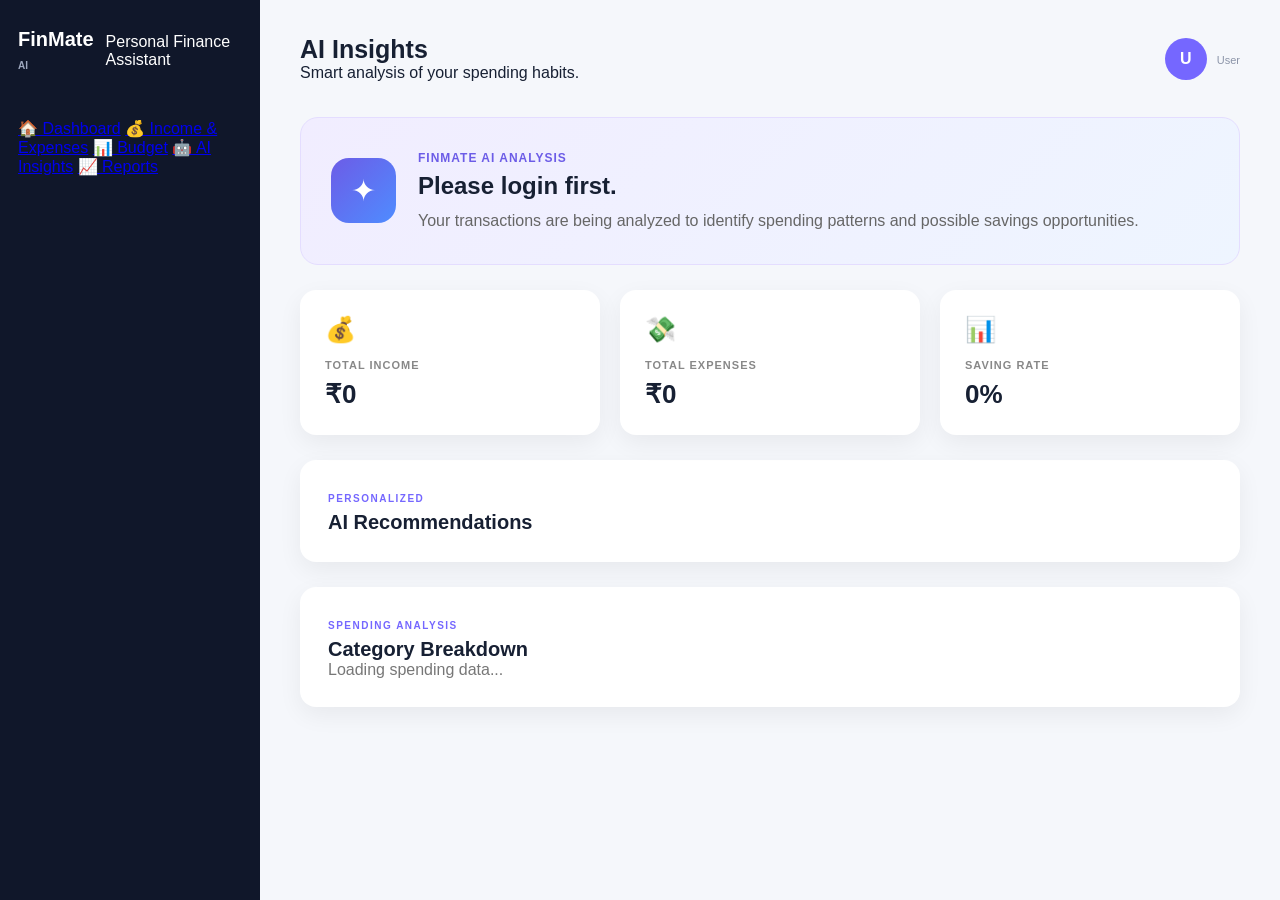
==== ai-insights.html @ 933d56f6 "Initial commit" ====
<!DOCTYPE html>
<html lang="en">

<head>
    <meta charset="UTF-8">
    <meta name="viewport" content="width=device-width, initial-scale=1.0">

    <title>FinMate AI - AI Insights</title>

    <link rel="stylesheet" href="style.css">
</head>

<body>

<div class="dashboard">

    <!-- Sidebar -->
    <aside class="sidebar">

        <div class="logo">
            <h2>FinMate <span>AI</span></h2>
            <p>Personal Finance Assistant</p>
        </div>

        <nav>
            <a href="index.html">🏠 Dashboard</a>
            <a href="transactions.html">💰 Income & Expenses</a>
            <a href="budget.html">📊 Budget</a>
            <a href="ai-insights.html" class="active">🤖 AI Insights</a>
            <a href="reports.html">📈 Reports</a>
        </nav>

    </aside>


    <!-- Main Content -->
    <main class="main-content">

        <!-- Top Bar -->
        <div class="topbar">

            <div>
                <h1>AI Insights</h1>
                <p>Smart analysis of your spending habits.</p>
            </div>

            <div class="profile">
                <div class="profile-circle">U</div>
                <span>User</span>
            </div>

        </div>


        <!-- AI Header -->
        <section class="ai-insight-main">

            <div class="ai-big-icon">✦</div>

            <div>
                <span class="ai-label">FINMATE AI ANALYSIS</span>

                <h2 id="financialHealth">
                    Analyzing your financial data...
                </h2>

                <p id="aiSummary">
                    Your transactions are being analyzed to identify
                    spending patterns and possible savings opportunities.
                </p>
            </div>

        </section>


        <!-- Analysis Cards -->
        <section class="ai-analysis-grid">

            <div class="ai-analysis-card">
                <span class="analysis-icon">💰</span>
                <span class="analysis-label">TOTAL INCOME</span>
                <h2 id="aiIncome">₹0</h2>
            </div>

            <div class="ai-analysis-card">
                <span class="analysis-icon">💸</span>
                <span class="analysis-label">TOTAL EXPENSES</span>
                <h2 id="aiExpenses">₹0</h2>
            </div>

            <div class="ai-analysis-card">
                <span class="analysis-icon">📊</span>
                <span class="analysis-label">SAVING RATE</span>
                <h2 id="aiSavingRate">0%</h2>
            </div>

        </section>


        <!-- Recommendations -->
        <section class="recommendations-card">

            <div class="box-heading">
                <div>
                    <span class="label">PERSONALIZED</span>
                    <h2>AI Recommendations</h2>
                </div>
            </div>

            <div id="recommendations"></div>

        </section>


        <!-- Spending Categories -->
        <section class="category-card">

            <div class="box-heading">
                <div>
                    <span class="label">SPENDING ANALYSIS</span>
                    <h2>Category Breakdown</h2>
                </div>
            </div>

            <div id="categoryBreakdown">
                <p class="empty-message">
                    Loading spending data...
                </p>
            </div>

        </section>

    </main>

</div>


<script>

async function loadAIInsights() {

    const user = JSON.parse(localStorage.getItem("loggedInUser"));

    if (!user) {
        document.getElementById("financialHealth").textContent =
            "Please login first.";

        return;
    }

    try {

        // Get income from backend
        const incomeResponse = await fetch(
            `http://127.0.0.1:5000/api/income/${user.user_id}`
        );

        // Get expenses from backend
        const expenseResponse = await fetch(
            `http://127.0.0.1:5000/api/expenses/${user.user_id}`
        );

        const incomeData = await incomeResponse.json();
        const expenseData = await expenseResponse.json();


        // ==============================
        // CALCULATE TOTALS
        // ==============================

        let totalIncome = 0;
        let totalExpenses = 0;

        incomeData.income.forEach(function(item) {
            totalIncome += Number(item.amount);
        });

        expenseData.expenses.forEach(function(item) {
            totalExpenses += Number(item.amount);
        });


        const savings = totalIncome - totalExpenses;

        let savingRate = 0;

        if (totalIncome > 0) {
            savingRate = (savings / totalIncome) * 100;
        }


        // ==============================
        // DISPLAY TOTALS
        // ==============================

        document.getElementById("aiIncome").textContent =
            "₹" + totalIncome.toLocaleString("en-IN");

        document.getElementById("aiExpenses").textContent =
            "₹" + totalExpenses.toLocaleString("en-IN");

        document.getElementById("aiSavingRate").textContent =
            savingRate.toFixed(1) + "%";


        // ==============================
        // AI FINANCIAL HEALTH
        // ==============================

        const health = document.getElementById("financialHealth");
        const summary = document.getElementById("aiSummary");


        if (totalIncome === 0) {

            health.textContent =
                "Add income to start AI analysis.";

            summary.textContent =
                "FinMate AI needs income and expense data to analyze your financial habits.";

        }

        else if (savingRate >= 30) {

            health.textContent =
                "Your saving pattern looks strong.";

            summary.textContent =
                "You are currently saving a healthy portion of your recorded income. Keep monitoring your expenses.";

        }

        else if (savingRate >= 20) {

            health.textContent =
                "Your financial pattern looks healthy.";

            summary.textContent =
                "You are maintaining a reasonable saving rate. Continue tracking your expenses.";

        }

        else if (savingRate >= 0) {

            health.textContent =
                "Your expenses need attention.";

            summary.textContent =
                "Your current saving rate is low. Consider reducing unnecessary expenses.";

        }

        else {

            health.textContent =
                "Your expenses are higher than your income.";

            summary.textContent =
                "FinMate AI recommends reviewing your spending and reducing unnecessary expenses.";

        }


        // ==============================
        // AI RECOMMENDATIONS
        // ==============================

        const recommendationBox =
            document.getElementById("recommendations");

        recommendationBox.innerHTML = "";


        if (savingRate >= 20) {

            recommendationBox.innerHTML += `
                <div class="recommendation">
                    <span class="recommendation-icon">✨</span>
                    <div>
                        <strong>Good saving progress</strong>
                        <p>Your current saving rate is above 20%. Continue tracking your expenses to maintain this habit.</p>
                    </div>
                </div>
            `;

        }
        else {

            recommendationBox.innerHTML += `
                <div class="recommendation">
                    <span class="recommendation-icon">⚠️</span>
                    <div>
                        <strong>Improve your saving rate</strong>
                        <p>Try reducing unnecessary spending and set a monthly savings target.</p>
                    </div>
                </div>
            `;

        }


        if (totalExpenses > 0) {

            recommendationBox.innerHTML += `
                <div class="recommendation">
                    <span class="recommendation-icon">📊</span>
                    <div>
                        <strong>Keep tracking your expenses</strong>
                        <p>Regular expense tracking helps FinMate AI understand your spending pattern.</p>
                    </div>
                </div>
            `;

        }


        // ==============================
        // CATEGORY BREAKDOWN
        // ==============================

        const categoryNames = {

            1: "Salary",
            2: "Business",
            3: "Other Income",

            4: "Food",
            5: "Shopping",
            6: "Transport",
            7: "Bills",
            8: "Entertainment",
            9: "Health",
            10: "Education",
            11: "Other Expense"

        };


        const categories = {};


        expenseData.expenses.forEach(function(item) {

            const category =
                categoryNames[item.category_id] || "Other Expense";

            if (!categories[category]) {
                categories[category] = 0;
            }

            categories[category] += Number(item.amount);

        });


        const categoryBox =
            document.getElementById("categoryBreakdown");

        categoryBox.innerHTML = "";


        const categoryList =
            Object.entries(categories);


        if (categoryList.length === 0) {

            categoryBox.innerHTML = `
                <p class="empty-message">
                    No expenses recorded yet.
                </p>
            `;

        }
        else {

            categoryList
                .sort(function(a, b) {
                    return b[1] - a[1];
                })
                .forEach(function(item) {

                    const categoryName = item[0];
                    const amount = item[1];

                    categoryBox.innerHTML += `
                        <div class="recommendation">
                            <span class="recommendation-icon">📊</span>

                            <div>
                                <strong>${categoryName}</strong>

                                <p>
                                    You have spent
                                    ₹${amount.toLocaleString("en-IN")}
                                    on ${categoryName}.
                                </p>
                            </div>
                        </div>
                    `;

                });

        }


    }
    catch (error) {

        console.error("AI Insights error:", error);

        document.getElementById("financialHealth").textContent =
            "Unable to load AI insights.";

        document.getElementById("aiSummary").textContent =
            "Please make sure the Flask backend is running.";

    }

}


// Start AI analysis
loadAIInsights();

</script>

</body>
</html>
---- style.css ----
* {
    margin: 0;
    padding: 0;
    box-sizing: border-box;
}

body {
    font-family: Arial, sans-serif;
    background: #f5f7fb;
    color: #172033;
}

.app {
    display: flex;
    min-height: 100vh;
}


/* SIDEBAR */

.sidebar {
    width: 245px;
    background: #10172a;
    color: white;
    padding: 28px 18px;
    display: flex;
    flex-direction: column;
    position: fixed;
    height: 100vh;
}

.logo {
    display: flex;
    align-items: center;
    gap: 12px;
    margin-bottom: 45px;
}

.logo-icon {
    width: 42px;
    height: 42px;
    border-radius: 12px;
    background: linear-gradient(135deg, #7667ff, #4f8cff);
    display: flex;
    justify-content: center;
    align-items: center;
    font-size: 22px;
}

.logo h2 {
    font-size: 20px;
}

.logo span {
    font-size: 10px;
    color: #9da7bd;
}


/* MENU */

.menu {
    display: flex;
    flex-direction: column;
    gap: 8px;
}

.menu a {
    text-decoration: none;
    color: #aab3c7;
    padding: 13px 15px;
    border-radius: 10px;
    display: flex;
    gap: 13px;
    align-items: center;
    font-size: 14px;
    transition: 0.2s;
}

.menu a:hover,
.menu a.active {
    background: #252e4b;
    color: white;
}

.menu a.active {
    border-left: 3px solid #7667ff;
}

.menu a span {
    font-size: 17px;
}

.sidebar-bottom {
    margin-top: auto;
    background: #19213a;
    padding: 18px;
    border-radius: 12px;
}

.sidebar-bottom p {
    color: #7885a3;
    font-size: 11px;
    margin-bottom: 5px;
}

.sidebar-bottom strong {
    font-size: 13px;
}


/* MAIN */

.main {
    margin-left: 245px;
    width: calc(100% - 245px);
    padding: 30px 40px;
}


/* TOPBAR */

.topbar {
    display: flex;
    justify-content: space-between;
    align-items: center;
    margin-bottom: 35px;
}

.small-text {
    color: #7d879b;
    font-size: 13px;
    margin-bottom: 5px;
}

.topbar h1 {
    font-size: 25px;
}

.profile {
    display: flex;
    align-items: center;
    gap: 10px;
}

.profile-circle {
    width: 42px;
    height: 42px;
    background: #7567ff;
    color: white;
    border-radius: 50%;
    display: flex;
    justify-content: center;
    align-items: center;
    font-weight: bold;
}

.profile span {
    display: block;
    color: #8b94a8;
    font-size: 11px;
    margin-top: 3px;
}


/* SECTION */

.section-title {
    display: flex;
    justify-content: space-between;
    align-items: center;
    margin-bottom: 18px;
}

.label {
    font-size: 10px;
    color: #7567ff;
    font-weight: bold;
    letter-spacing: 1.5px;
}

.section-title h2,
.box-heading h2 {
    margin-top: 5px;
    font-size: 20px;
}

.month-btn {
    border: 1px solid #e0e4ed;
    background: white;
    padding: 10px 15px;
    border-radius: 8px;
    color: #505a6d;
}


/* CARDS */

.cards {
    display: grid;
    grid-template-columns: repeat(3, 1fr);
    gap: 18px;
}

.finance-card {
    background: white;
    padding: 22px;
    border-radius: 15px;
    box-shadow: 0 4px 18px rgba(20, 30, 60, 0.06);
}

.card-top {
    display: flex;
    justify-content: space-between;
    align-items: center;
    margin-bottom: 18px;
}

.card-icon {
    width: 34px;
    height: 34px;
    border-radius: 9px;
    display: flex;
    justify-content: center;
    align-items: center;
    background: #eef0ff;
    color: #6457ee;
}

.percentage {
    font-size: 11px;
    color: #24a56b;
    background: #eaf9f2;
    padding: 5px 8px;
    border-radius: 20px;
}

.finance-card p {
    color: #7d879b;
    font-size: 13px;
    margin-bottom: 7px;
}

.finance-card h3 {
    font-size: 25px;
    margin-bottom: 8px;
}

.card-note {
    color: #9aa2b2;
    font-size: 11px;
}


/* MIDDLE */

.middle-grid {
    display: grid;
    grid-template-columns: 1.4fr 1fr;
    gap: 18px;
    margin-top: 20px;
}

.ai-box,
.budget-box,
.transactions {
    background: white;
    border-radius: 15px;
    padding: 24px;
    box-shadow: 0 4px 18px rgba(20, 30, 60, 0.06);
}

.ai-box {
    background: linear-gradient(135deg, #202b52, #3b3d7c);
    color: white;
}

.ai-header {
    display: flex;
    gap: 14px;
    align-items: center;
    margin-bottom: 18px;
}

.ai-icon {
    width: 42px;
    height: 42px;
    border-radius: 12px;
    background: #7468ff;
    display: flex;
    justify-content: center;
    align-items: center;
    font-size: 20px;
}

.ai-header span {
    font-size: 10px;
    color: #aeb6ff;
    letter-spacing: 1.5px;
}

.ai-header h2 {
    font-size: 18px;
    margin-top: 4px;
}

.ai-box > p {
    color: #d4d8ed;
    line-height: 1.6;
    font-size: 13px;
}

.ai-btn {
    margin-top: 18px;
    background: white;
    color: #3c3c78;
    border: none;
    padding: 10px 15px;
    border-radius: 8px;
    font-weight: bold;
    cursor: pointer;
}


/* BUDGET */

.box-heading {
    display: flex;
    justify-content: space-between;
    align-items: center;
}

.budget-percent {
    color: #7567ff;
    font-weight: bold;
}

.progress {
    height: 9px;
    background: #edf0f5;
    border-radius: 20px;
    margin: 25px 0 10px;
    overflow: hidden;
}

.progress-fill {
    width: 62%;
    height: 100%;
    background: linear-gradient(90deg, #7567ff, #4e9cff);
    border-radius: 20px;
}

.budget-info {
    display: flex;
    justify-content: space-between;
    font-size: 11px;
    color: #7d879b;
}

.budget-message {
    margin-top: 20px;
    font-size: 12px;
    color: #697387;
}


/* TRANSACTIONS */

.transactions {
    margin-top: 20px;
}

.view-btn {
    border: none;
    background: #f0efff;
    color: #6457ee;
    padding: 8px 13px;
    border-radius: 7px;
    cursor: pointer;
}

.transaction-list {
    margin-top: 20px;
}

.transaction {
    display: flex;
    align-items: center;
    padding: 15px 0;
    border-bottom: 1px solid #edf0f5;
}

.transaction:last-child {
    border-bottom: none;
}

.transaction-icon {
    width: 40px;
    height: 40px;
    border-radius: 10px;
    display: flex;
    justify-content: center;
    align-items: center;
    margin-right: 13px;
}

.food {
    background: #fff0e8;
}

.shopping {
    background: #eeeaff;
}

.income {
    background: #e9f8f1;
}

.transaction-name {
    flex: 1;
}

.transaction-name strong {
    display: block;
    font-size: 13px;
}

.transaction-name span {
    color: #929aaa;
    font-size: 10px;
    margin-top: 4px;
    display: block;
}

.amount {
    font-size: 13px;
}

.expense {
    color: #e05252;
}

.income-text {
    color: #20a66c;
}


/* FOOTER */

footer {
    display: flex;
    justify-content: space-between;
    color: #9aa2b2;
    font-size: 10px;
    padding: 25px 5px 5px;
}


/* RESPONSIVE */

@media (max-width: 900px) {

    .sidebar {
        width: 190px;
    }

    .main {
        margin-left: 190px;
        width: calc(100% - 190px);
        padding: 25px;
    }

    .cards {
        grid-template-columns: 1fr;
    }

    .middle-grid {
        grid-template-columns: 1fr;
    }
}
/* =========================
   LOGIN PAGE
========================= */

.login-page {
    min-height: 100vh;
    background: #10172a;
    display: flex;
    align-items: center;
    justify-content: center;
}

.login-container {
    width: 900px;
    min-height: 560px;
    display: grid;
    grid-template-columns: 1fr 1fr;
    background: white;
    border-radius: 22px;
    overflow: hidden;
    box-shadow: 0 20px 60px rgba(0, 0, 0, 0.25);
}


/* LEFT SIDE */

.login-info {
    background: linear-gradient(145deg, #202b52, #4b3f91);
    color: white;
    padding: 55px 45px;
}

.login-logo {
    display: flex;
    align-items: center;
    gap: 10px;
    margin-bottom: 70px;
}

.login-logo h2 {
    font-size: 20px;
}

.login-info h1 {
    font-size: 38px;
    line-height: 1.2;
    margin-bottom: 20px;
}

.login-info h1 span {
    color: #a8a0ff;
}

.login-info > p {
    color: #d2d5e5;
    line-height: 1.7;
    font-size: 14px;
    margin-bottom: 30px;
}

.feature {
    margin: 18px 0;
    font-size: 13px;
    color: #e4e5f0;
}

.feature span {
    color: #a59cff;
    margin-right: 10px;
}


/* RIGHT SIDE */

.login-box {
    padding: 65px 55px;
    display: flex;
    flex-direction: column;
    justify-content: center;
}

.login-heading {
    margin-bottom: 35px;
}

.login-heading h1 {
    font-size: 30px;
    margin-bottom: 8px;
}

.login-heading p {
    color: #8a92a5;
    font-size: 13px;
}


/* FORM */

.login-box form {
    display: flex;
    flex-direction: column;
}

.login-box form > label {
    font-size: 12px;
    font-weight: bold;
    margin-bottom: 8px;
    color: #3c4557;
}

.login-box input[type="email"],
.login-box input[type="password"] {
    height: 45px;
    border: 1px solid #dfe3eb;
    border-radius: 8px;
    padding: 0 13px;
    margin-bottom: 20px;
    outline: none;
    font-size: 13px;
}

.login-box input:focus {
    border-color: #7567ff;
    box-shadow: 0 0 0 3px rgba(117, 103, 255, 0.1);
}


/* OPTIONS */

.login-options {
    display: flex;
    justify-content: space-between;
    align-items: center;
    margin-bottom: 25px;
}

.remember {
    font-size: 11px;
    color: #737c8e;
}

.remember input {
    margin-right: 5px;
}

.login-options a,
.register-text a {
    color: #6558ee;
    text-decoration: none;
    font-size: 11px;
    font-weight: bold;
}


/* LOGIN BUTTON */

.login-btn {
    height: 46px;
    border: none;
    border-radius: 8px;
    background: linear-gradient(90deg, #6558ee, #4f8cff);
    color: white;
    font-weight: bold;
    cursor: pointer;
    font-size: 13px;
    transition: 0.2s;
}

.login-btn:hover {
    transform: translateY(-1px);
    box-shadow: 0 8px 20px rgba(101, 88, 238, 0.25);
}


/* REGISTER */

.register-text {
    text-align: center;
    margin-top: 25px;
    color: #8a92a5;
    font-size: 11px;
}


/* MOBILE */

@media (max-width: 750px) {

    .login-container {
        width: 92%;
        grid-template-columns: 1fr;
    }

    .login-info {
        display: none;
    }

    .login-box {
        padding: 45px 30px;
    }
}
/* ============================= */
/* TRANSACTIONS PAGE FIX */
/* ============================= */

.dashboard {
    display: flex;
    min-height: 100vh;
}

.sidebar {
    width: 260px;
    min-width: 260px;
    min-height: 100vh;
    box-sizing: border-box;
    flex-shrink: 0;
}

.main-content {
    flex: 1;
    min-width: 0;
    padding: 35px 40px;
    box-sizing: border-box;
    overflow-x: auto;
}

/* Transaction Form */

.transaction-form-card,
.transactions-card {
    background: white;
    border-radius: 16px;
    padding: 28px;
    margin-bottom: 25px;
    box-shadow: 0 8px 25px rgba(0, 0, 0, 0.06);
}

.transaction-form-card h2,
.transactions-card h2 {
    margin: 0 0 6px;
}

.section-subtitle,
.section-header p {
    color: #777;
    margin-top: 5px;
}

.form-row {
    display: flex;
    gap: 20px;
}

.form-group {
    flex: 1;
    margin-bottom: 18px;
}

.form-group label {
    display: block;
    margin-bottom: 7px;
    font-weight: 600;
}

.form-group input,
.form-group select {
    width: 100%;
    padding: 12px 14px;
    border: 1px solid #ddd;
    border-radius: 8px;
    font-size: 14px;
    box-sizing: border-box;
}

.add-transaction-btn {
    border: none;
    padding: 12px 22px;
    border-radius: 8px;
    background: linear-gradient(135deg, #6c5ce7, #4f8cff);
    color: white;
    font-size: 15px;
    font-weight: 600;
    cursor: pointer;
}

/* Transaction Table */

.table-container {
    width: 100%;
    overflow-x: auto;
}

table {
    width: 100%;
    border-collapse: collapse;
    margin-top: 15px;
}

th,
td {
    padding: 15px 12px;
    text-align: left;
    border-bottom: 1px solid #eee;
}

th {
    font-weight: 600;
    color: #333;
}

.income-badge,
.expense-badge {
    padding: 5px 10px;
    border-radius: 20px;
    font-size: 12px;
    font-weight: 600;
}

.income-badge {
    background: #e8f8ef;
    color: #159447;
}

.expense-badge {
    background: #ffeaea;
    color: #e04444;
}

.income-amount {
    color: #159447;
    font-weight: 600;
}

.expense-amount {
    color: #e04444;
    font-weight: 600;
}

/* Mobile */

@media (max-width: 800px) {

    .sidebar {
        width: 210px;
        min-width: 210px;
    }

    .main-content {
        padding: 25px 20px;
    }

    .form-row {
        flex-direction: column;
        gap: 0;
    }
}
/* FINAL SIDEBAR + CONTENT FIX */

.dashboard {
    display: flex !important;
    width: 100%;
    min-height: 100vh;
}

.sidebar {
    position: relative !important;
    left: auto !important;
    top: auto !important;
    width: 260px !important;
    min-width: 260px !important;
    height: auto !important;
    min-height: 100vh;
    flex-shrink: 0;
    z-index: 1;
}

.main-content {
    margin-left: 0 !important;
    width: auto !important;
    flex: 1 !important;
    min-width: 0;
    padding: 35px 40px !important;
    box-sizing: border-box;
}
/* ============================= */
/* BUDGET PAGE */
/* ============================= */

.budget-form-card,
.budget-progress-card {
    background: white;
    border-radius: 16px;
    padding: 28px;
    margin-bottom: 25px;
    box-shadow: 0 8px 25px rgba(0, 0, 0, 0.06);
}

.budget-form-card h2,
.budget-progress-card h2 {
    margin-top: 0;
    margin-bottom: 6px;
}

.budget-input-group {
    margin: 20px 0;
    max-width: 450px;
}

.budget-input-group label {
    display: block;
    font-weight: 600;
    margin-bottom: 8px;
}

.budget-input-group input {
    width: 100%;
    padding: 13px 15px;
    border: 1px solid #ddd;
    border-radius: 8px;
    font-size: 15px;
    box-sizing: border-box;
}

.budget-summary {
    display: grid;
    grid-template-columns: repeat(3, 1fr);
    gap: 20px;
    margin-bottom: 25px;
}

.budget-summary-card {
    background: white;
    border-radius: 16px;
    padding: 25px;
    box-shadow: 0 8px 25px rgba(0, 0, 0, 0.06);
}

.summary-label {
    font-size: 12px;
    font-weight: 700;
    color: #777;
    letter-spacing: 1px;
}

.budget-summary-card h2 {
    font-size: 28px;
    margin: 12px 0 0;
}

.budget-progress-card .progress {
    margin-top: 25px;
}

.budget-message {
    margin-top: 18px;
    color: #666;
}

@media (max-width: 800px) {

    .budget-summary {
        grid-template-columns: 1fr;
    }
}
/* ============================= */
/* AI INSIGHTS PAGE */
/* ============================= */

.ai-insight-main {
    display: flex;
    align-items: center;
    gap: 22px;
    background: linear-gradient(135deg, #f1edff, #eef5ff);
    border-radius: 18px;
    padding: 30px;
    margin-bottom: 25px;
    border: 1px solid #e4ddff;
}

.ai-big-icon {
    width: 65px;
    height: 65px;
    min-width: 65px;
    border-radius: 18px;
    display: flex;
    align-items: center;
    justify-content: center;
    background: linear-gradient(135deg, #6c5ce7, #4f8cff);
    color: white;
    font-size: 30px;
}

.ai-label {
    font-size: 12px;
    font-weight: 700;
    color: #6c5ce7;
    letter-spacing: 1px;
}

.ai-insight-main h2 {
    margin: 6px 0 8px;
}

.ai-insight-main p {
    color: #666;
    margin: 0;
    line-height: 1.6;
}

.ai-analysis-grid {
    display: grid;
    grid-template-columns: repeat(3, 1fr);
    gap: 20px;
    margin-bottom: 25px;
}

.ai-analysis-card {
    background: white;
    border-radius: 16px;
    padding: 25px;
    box-shadow: 0 8px 25px rgba(0, 0, 0, 0.06);
}

.analysis-icon {
    display: block;
    font-size: 25px;
    margin-bottom: 15px;
}

.analysis-label {
    display: block;
    font-size: 11px;
    font-weight: 700;
    color: #888;
    letter-spacing: 1px;
}

.ai-analysis-card h2 {
    margin: 8px 0 0;
    font-size: 26px;
}

.recommendations-card,
.category-card {
    background: white;
    border-radius: 16px;
    padding: 28px;
    margin-bottom: 25px;
    box-shadow: 0 8px 25px rgba(0, 0, 0, 0.06);
}

.recommendation {
    display: flex;
    gap: 15px;
    align-items: flex-start;
    padding: 18px 0;
    border-bottom: 1px solid #eee;
}

.recommendation:last-child {
    border-bottom: none;
}

.recommendation-icon {
    font-size: 24px;
}

.recommendation strong {
    display: block;
    margin-bottom: 5px;
}

.recommendation p {
    margin: 0;
    color: #777;
    line-height: 1.5;
}

.category-item {
    padding: 15px 0;
    border-bottom: 1px solid #eee;
}

.category-item:last-child {
    border-bottom: none;
}

.category-top {
    display: flex;
    justify-content: space-between;
    margin-bottom: 8px;
}

.category-name {
    font-weight: 600;
}

.category-amount {
    font-weight: 600;
}

.category-bar {
    height: 8px;
    background: #eee;
    border-radius: 10px;
    overflow: hidden;
}

.category-fill {
    height: 100%;
    border-radius: 10px;
    background: linear-gradient(90deg, #6c5ce7, #4f8cff);
}

.empty-message {
    color: #777;
}

@media (max-width: 800px) {

    .ai-analysis-grid {
        grid-template-columns: 1fr;
    }

    .ai-insight-main {
        align-items: flex-start;
    }
}
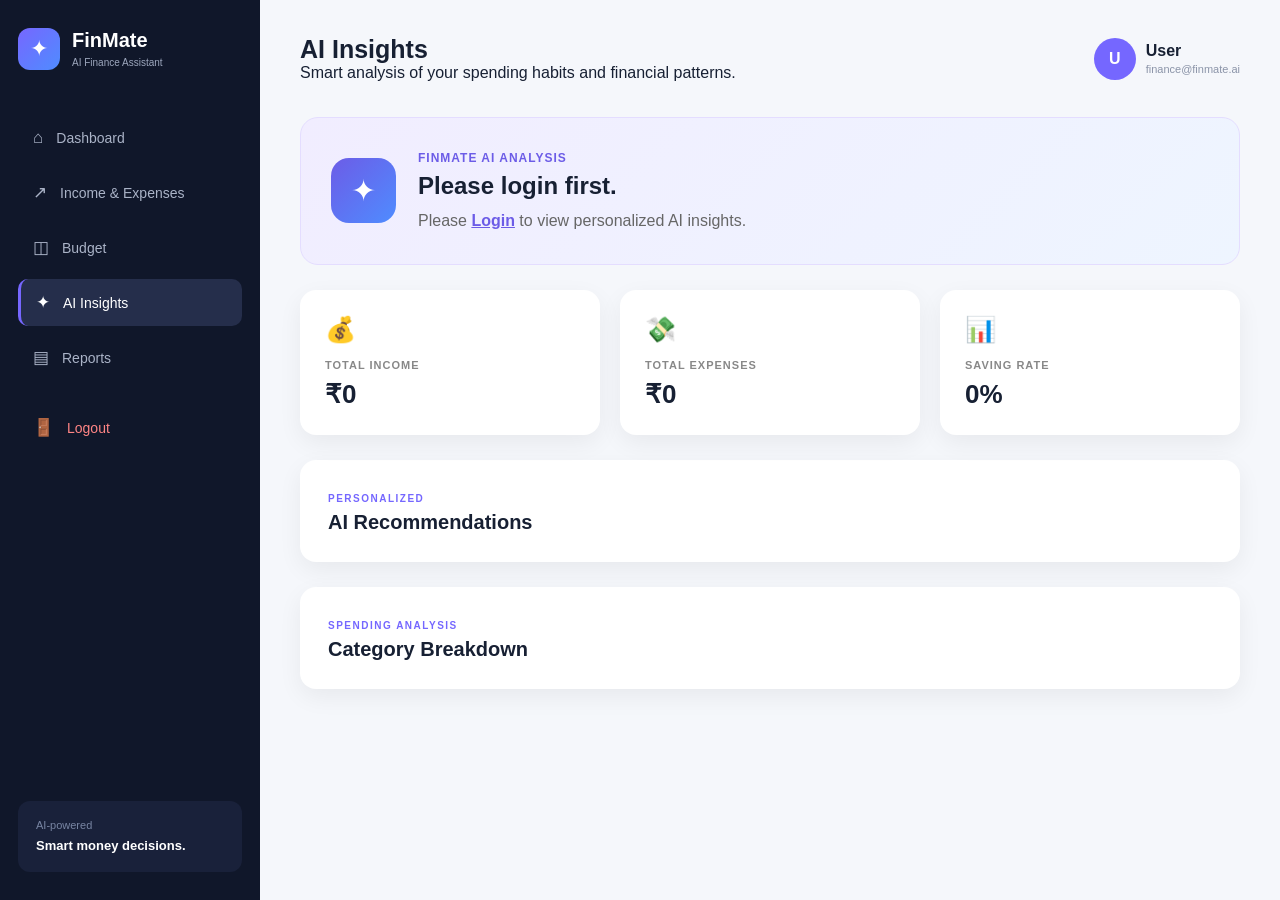
==== commit 69a890f1: "Update FinMate AI project" ====
--- a/ai-insights.html
+++ b/ai-insights.html
@@ -18,17 +18,49 @@
     <aside class="sidebar">
 
         <div class="logo">
-            <h2>FinMate <span>AI</span></h2>
-            <p>Personal Finance Assistant</p>
+            <div class="logo-icon">✦</div>
+            <div>
+                <h2>FinMate</h2>
+                <span>AI Finance Assistant</span>
+            </div>
         </div>
 
-        <nav>
-            <a href="index.html">🏠 Dashboard</a>
-            <a href="transactions.html">💰 Income & Expenses</a>
-            <a href="budget.html">📊 Budget</a>
-            <a href="ai-insights.html" class="active">🤖 AI Insights</a>
-            <a href="reports.html">📈 Reports</a>
+        <nav class="menu">
+            <a href="index.html">
+                <span>⌂</span>
+                Dashboard
+            </a>
+
+            <a href="transactions.html">
+                <span>↗</span>
+                Income & Expenses
+            </a>
+
+            <a href="budget.html">
+                <span>◫</span>
+                Budget
+            </a>
+
+            <a href="ai-insights.html" class="active">
+                <span>✦</span>
+                AI Insights
+            </a>
+
+            <a href="reports.html">
+                <span>▤</span>
+                Reports
+            </a>
+
+            <a href="login.html" id="logoutBtn" style="margin-top: 15px; color: #ff8585;">
+                <span>🚪</span>
+                Logout
+            </a>
         </nav>
+
+        <div class="sidebar-bottom">
+            <p>AI-powered</p>
+            <strong>Smart money decisions.</strong>
+        </div>
 
     </aside>
 
@@ -41,12 +73,15 @@
 
             <div>
                 <h1>AI Insights</h1>
-                <p>Smart analysis of your spending habits.</p>
+                <p>Smart analysis of your spending habits and financial patterns.</p>
             </div>
 
             <div class="profile">
-                <div class="profile-circle">U</div>
-                <span>User</span>
+                <div class="profile-circle" id="profileAvatar">U</div>
+                <div>
+                    <strong id="profileName">User</strong>
+                    <span id="profileEmail">finance@finmate.ai</span>
+                </div>
             </div>
 
         </div>
@@ -65,8 +100,7 @@
                 </h2>
 
                 <p id="aiSummary">
-                    Your transactions are being analyzed to identify
-                    spending patterns and possible savings opportunities.
+                    Your transactions are being analyzed to identify spending patterns and savings opportunities.
                 </p>
             </div>
 
@@ -107,7 +141,9 @@
                 </div>
             </div>
 
-            <div id="recommendations"></div>
+            <div id="recommendations">
+                <p style="color: #888; padding: 15px 0;">Generating recommendations...</p>
+            </div>
 
         </section>
 
@@ -136,294 +172,216 @@
 
 
 <script>
-
-async function loadAIInsights() {
-
+    // User Session & Logout
     const user = JSON.parse(localStorage.getItem("loggedInUser"));
-
-    if (!user) {
-        document.getElementById("financialHealth").textContent =
-            "Please login first.";
-
-        return;
+    if (user) {
+        const nameEl = document.getElementById("profileName");
+        const emailEl = document.getElementById("profileEmail");
+        const avatarEl = document.getElementById("profileAvatar");
+
+        if (nameEl) nameEl.textContent = user.name;
+        if (emailEl) emailEl.textContent = user.email;
+        if (avatarEl) avatarEl.textContent = user.name.charAt(0).toUpperCase();
     }
 
-    try {
-
-        // Get income from backend
-        const incomeResponse = await fetch(
-            `http://127.0.0.1:5000/api/income/${user.user_id}`
-        );
-
-        // Get expenses from backend
-        const expenseResponse = await fetch(
-            `http://127.0.0.1:5000/api/expenses/${user.user_id}`
-        );
-
-        const incomeData = await incomeResponse.json();
-        const expenseData = await expenseResponse.json();
-
-
-        // ==============================
-        // CALCULATE TOTALS
-        // ==============================
-
-        let totalIncome = 0;
-        let totalExpenses = 0;
-
-        incomeData.income.forEach(function(item) {
-            totalIncome += Number(item.amount);
+    const logoutBtn = document.getElementById("logoutBtn");
+    if (logoutBtn) {
+        logoutBtn.addEventListener("click", function(e) {
+            e.preventDefault();
+            localStorage.removeItem("loggedInUser");
+            window.location.href = "login.html";
         });
-
-        expenseData.expenses.forEach(function(item) {
-            totalExpenses += Number(item.amount);
-        });
-
-
-        const savings = totalIncome - totalExpenses;
-
-        let savingRate = 0;
-
-        if (totalIncome > 0) {
-            savingRate = (savings / totalIncome) * 100;
+    }
+
+    const categoryNames = {
+        1: "Salary",
+        2: "Business",
+        3: "Other Income",
+        4: "Food",
+        5: "Shopping",
+        6: "Transport",
+        7: "Bills",
+        8: "Entertainment",
+        9: "Health",
+        10: "Education",
+        11: "Other Expense"
+    };
+
+    async function loadAIInsights() {
+        if (!user) {
+            document.getElementById("financialHealth").textContent = "Please login first.";
+            document.getElementById("aiSummary").innerHTML =
+                'Please <a href="login.html" style="color: #6c5ce7; font-weight: bold;">Login</a> to view personalized AI insights.';
+            document.getElementById("recommendations").innerHTML = "";
+            document.getElementById("categoryBreakdown").innerHTML = "";
+            return;
         }
 
-
-        // ==============================
-        // DISPLAY TOTALS
-        // ==============================
-
-        document.getElementById("aiIncome").textContent =
-            "₹" + totalIncome.toLocaleString("en-IN");
-
-        document.getElementById("aiExpenses").textContent =
-            "₹" + totalExpenses.toLocaleString("en-IN");
-
-        document.getElementById("aiSavingRate").textContent =
-            savingRate.toFixed(1) + "%";
-
-
-        // ==============================
-        // AI FINANCIAL HEALTH
-        // ==============================
-
-        const health = document.getElementById("financialHealth");
-        const summary = document.getElementById("aiSummary");
-
-
-        if (totalIncome === 0) {
-
-            health.textContent =
-                "Add income to start AI analysis.";
-
-            summary.textContent =
-                "FinMate AI needs income and expense data to analyze your financial habits.";
-
-        }
-
-        else if (savingRate >= 30) {
-
-            health.textContent =
-                "Your saving pattern looks strong.";
-
-            summary.textContent =
-                "You are currently saving a healthy portion of your recorded income. Keep monitoring your expenses.";
-
-        }
-
-        else if (savingRate >= 20) {
-
-            health.textContent =
-                "Your financial pattern looks healthy.";
-
-            summary.textContent =
-                "You are maintaining a reasonable saving rate. Continue tracking your expenses.";
-
-        }
-
-        else if (savingRate >= 0) {
-
-            health.textContent =
-                "Your expenses need attention.";
-
-            summary.textContent =
-                "Your current saving rate is low. Consider reducing unnecessary expenses.";
-
-        }
-
-        else {
-
-            health.textContent =
-                "Your expenses are higher than your income.";
-
-            summary.textContent =
-                "FinMate AI recommends reviewing your spending and reducing unnecessary expenses.";
-
-        }
-
-
-        // ==============================
-        // AI RECOMMENDATIONS
-        // ==============================
-
-        const recommendationBox =
-            document.getElementById("recommendations");
-
-        recommendationBox.innerHTML = "";
-
-
-        if (savingRate >= 20) {
-
-            recommendationBox.innerHTML += `
-                <div class="recommendation">
-                    <span class="recommendation-icon">✨</span>
-                    <div>
-                        <strong>Good saving progress</strong>
-                        <p>Your current saving rate is above 20%. Continue tracking your expenses to maintain this habit.</p>
+        try {
+            const [incomeResponse, expenseResponse] = await Promise.all([
+                fetch(`http://127.0.0.1:5000/api/income/${user.user_id}`),
+                fetch(`http://127.0.0.1:5000/api/expenses/${user.user_id}`)
+            ]);
+
+            const incomeData = await incomeResponse.json();
+            const expenseData = await expenseResponse.json();
+
+            let totalIncome = 0;
+            let totalExpenses = 0;
+            const categoryExpenses = {};
+
+            if (incomeData.income && Array.isArray(incomeData.income)) {
+                incomeData.income.forEach(item => {
+                    totalIncome += Number(item.amount) || 0;
+                });
+            }
+
+            if (expenseData.expenses && Array.isArray(expenseData.expenses)) {
+                expenseData.expenses.forEach(item => {
+                    const amt = Number(item.amount) || 0;
+                    totalExpenses += amt;
+
+                    const catName = categoryNames[item.category_id] || "Other Expense";
+                    categoryExpenses[catName] = (categoryExpenses[catName] || 0) + amt;
+                });
+            }
+
+            const savings = totalIncome - totalExpenses;
+            let savingRate = totalIncome > 0 ? (savings / totalIncome) * 100 : 0;
+
+            document.getElementById("aiIncome").textContent = "₹" + totalIncome.toLocaleString("en-IN");
+            document.getElementById("aiExpenses").textContent = "₹" + totalExpenses.toLocaleString("en-IN");
+            document.getElementById("aiSavingRate").textContent = savingRate.toFixed(1) + "%";
+
+            // AI Financial Health Summary
+            const healthEl = document.getElementById("financialHealth");
+            const summaryEl = document.getElementById("aiSummary");
+
+            if (totalIncome === 0 && totalExpenses === 0) {
+                healthEl.textContent = "No financial data available yet.";
+                summaryEl.textContent = "Record your income and expenses so FinMate AI can analyze your financial patterns.";
+            } else if (savingRate >= 30) {
+                healthEl.textContent = "Your financial health looks excellent!";
+                summaryEl.textContent = `You are saving ${savingRate.toFixed(1)}% of your income. You are in a strong position to invest and grow your emergency fund.`;
+            } else if (savingRate >= 15) {
+                healthEl.textContent = "Your finances are moderately balanced.";
+                summaryEl.textContent = `You are maintaining a ${savingRate.toFixed(1)}% saving rate. Trimming your largest expense category could boost savings further.`;
+            } else if (savingRate >= 0) {
+                healthEl.textContent = "Caution: Your expenses are consuming most of your earnings.";
+                summaryEl.textContent = "You have a slim saving margin. Review discretionary spending and stick to a tight monthly budget.";
+            } else {
+                healthEl.textContent = "Warning: Expenses currently exceed income!";
+                summaryEl.textContent = `You have spent ₹${Math.abs(savings).toLocaleString("en-IN")} more than your income. Review your recent transactions immediately.`;
+            }
+
+            // Recommendations
+            const recEl = document.getElementById("recommendations");
+            recEl.innerHTML = "";
+
+            if (totalIncome === 0) {
+                recEl.innerHTML = `
+                    <div class="recommendation">
+                        <span class="recommendation-icon">💡</span>
+                        <div>
+                            <strong>Add Income Sources</strong>
+                            <p>Record your primary and secondary earnings so FinMate AI can calculate accurate saving ratios.</p>
+                        </div>
                     </div>
-                </div>
-            `;
-
-        }
-        else {
-
-            recommendationBox.innerHTML += `
-                <div class="recommendation">
-                    <span class="recommendation-icon">⚠️</span>
-                    <div>
-                        <strong>Improve your saving rate</strong>
-                        <p>Try reducing unnecessary spending and set a monthly savings target.</p>
-                    </div>
-                </div>
-            `;
-
-        }
-
-
-        if (totalExpenses > 0) {
-
-            recommendationBox.innerHTML += `
-                <div class="recommendation">
-                    <span class="recommendation-icon">📊</span>
-                    <div>
-                        <strong>Keep tracking your expenses</strong>
-                        <p>Regular expense tracking helps FinMate AI understand your spending pattern.</p>
-                    </div>
-                </div>
-            `;
-
-        }
-
-
-        // ==============================
-        // CATEGORY BREAKDOWN
-        // ==============================
-
-        const categoryNames = {
-
-            1: "Salary",
-            2: "Business",
-            3: "Other Income",
-
-            4: "Food",
-            5: "Shopping",
-            6: "Transport",
-            7: "Bills",
-            8: "Entertainment",
-            9: "Health",
-            10: "Education",
-            11: "Other Expense"
-
-        };
-
-
-        const categories = {};
-
-
-        expenseData.expenses.forEach(function(item) {
-
-            const category =
-                categoryNames[item.category_id] || "Other Expense";
-
-            if (!categories[category]) {
-                categories[category] = 0;
-            }
-
-            categories[category] += Number(item.amount);
-
-        });
-
-
-        const categoryBox =
-            document.getElementById("categoryBreakdown");
-
-        categoryBox.innerHTML = "";
-
-
-        const categoryList =
-            Object.entries(categories);
-
-
-        if (categoryList.length === 0) {
-
-            categoryBox.innerHTML = `
-                <p class="empty-message">
-                    No expenses recorded yet.
-                </p>
-            `;
-
-        }
-        else {
-
-            categoryList
-                .sort(function(a, b) {
-                    return b[1] - a[1];
-                })
-                .forEach(function(item) {
-
-                    const categoryName = item[0];
-                    const amount = item[1];
-
-                    categoryBox.innerHTML += `
+                `;
+            } else {
+                if (savingRate < 20) {
+                    recEl.innerHTML += `
+                        <div class="recommendation">
+                            <span class="recommendation-icon">⚠️</span>
+                            <div>
+                                <strong>Aim for 20%+ Savings Target</strong>
+                                <p>Financial experts recommend saving at least 20% of net income for emergencies and future goals.</p>
+                            </div>
+                        </div>
+                    `;
+                } else {
+                    recEl.innerHTML += `
+                        <div class="recommendation">
+                            <span class="recommendation-icon">✨</span>
+                            <div>
+                                <strong>Consistent Savings Habit</strong>
+                                <p>You're sustaining a healthy saving rate of ${savingRate.toFixed(1)}%. Consider allocating surplus to high-yield savings or investments.</p>
+                            </div>
+                        </div>
+                    `;
+                }
+
+                // Identify highest expense category
+                let highestCat = "";
+                let highestAmt = 0;
+                for (const [cat, amt] of Object.entries(categoryExpenses)) {
+                    if (amt > highestAmt) {
+                        highestAmt = amt;
+                        highestCat = cat;
+                    }
+                }
+
+                if (highestCat) {
+                    recEl.innerHTML += `
                         <div class="recommendation">
                             <span class="recommendation-icon">📊</span>
-
                             <div>
-                                <strong>${categoryName}</strong>
-
-                                <p>
-                                    You have spent
-                                    ₹${amount.toLocaleString("en-IN")}
-                                    on ${categoryName}.
-                                </p>
+                                <strong>Top Spending Category: ${highestCat}</strong>
+                                <p>You have spent ₹${highestAmt.toLocaleString("en-IN")} on ${highestCat}. Consider setting a dedicated category budget limit.</p>
                             </div>
                         </div>
                     `;
-
+                }
+
+                recEl.innerHTML += `
+                    <div class="recommendation">
+                        <span class="recommendation-icon">🤖</span>
+                        <div>
+                            <strong>Continuous Tracking</strong>
+                            <p>Daily expense tracking ensures AI insights remain precise and alert you to unexpected cost spikes.</p>
+                        </div>
+                    </div>
+                `;
+            }
+
+            // Category Breakdown
+            const catBreakdownEl = document.getElementById("categoryBreakdown");
+            catBreakdownEl.innerHTML = "";
+
+            const catEntries = Object.entries(categoryExpenses);
+            if (catEntries.length === 0) {
+                catBreakdownEl.innerHTML = `
+                    <p class="empty-message">No expenses recorded yet.</p>
+                `;
+            } else {
+                catEntries.sort((a, b) => b[1] - a[1]);
+                const maxExpense = catEntries[0][1] || 1;
+
+                catEntries.forEach(([cat, amt]) => {
+                    const pct = (amt / maxExpense) * 100;
+                    const itemEl = document.createElement("div");
+                    itemEl.className = "category-item";
+                    itemEl.innerHTML = `
+                        <div class="category-top">
+                            <span class="category-name">${cat}</span>
+                            <span class="category-amount">₹${amt.toLocaleString("en-IN")}</span>
+                        </div>
+                        <div class="category-bar">
+                            <div class="category-fill" style="width: ${pct}%;"></div>
+                        </div>
+                    `;
+                    catBreakdownEl.appendChild(itemEl);
                 });
-
+            }
+
+        } catch (err) {
+            console.error("AI Insights backend error:", err);
+            document.getElementById("financialHealth").textContent = "Unable to connect to Flask server.";
+            document.getElementById("aiSummary").textContent = "Please ensure the Flask backend is running on http://127.0.0.1:5000.";
         }
-
-
     }
-    catch (error) {
-
-        console.error("AI Insights error:", error);
-
-        document.getElementById("financialHealth").textContent =
-            "Unable to load AI insights.";
-
-        document.getElementById("aiSummary").textContent =
-            "Please make sure the Flask backend is running.";
-
-    }
-
-}
-
-
-// Start AI analysis
-loadAIInsights();
-
+
+    loadAIInsights();
 </script>
 
 </body>
